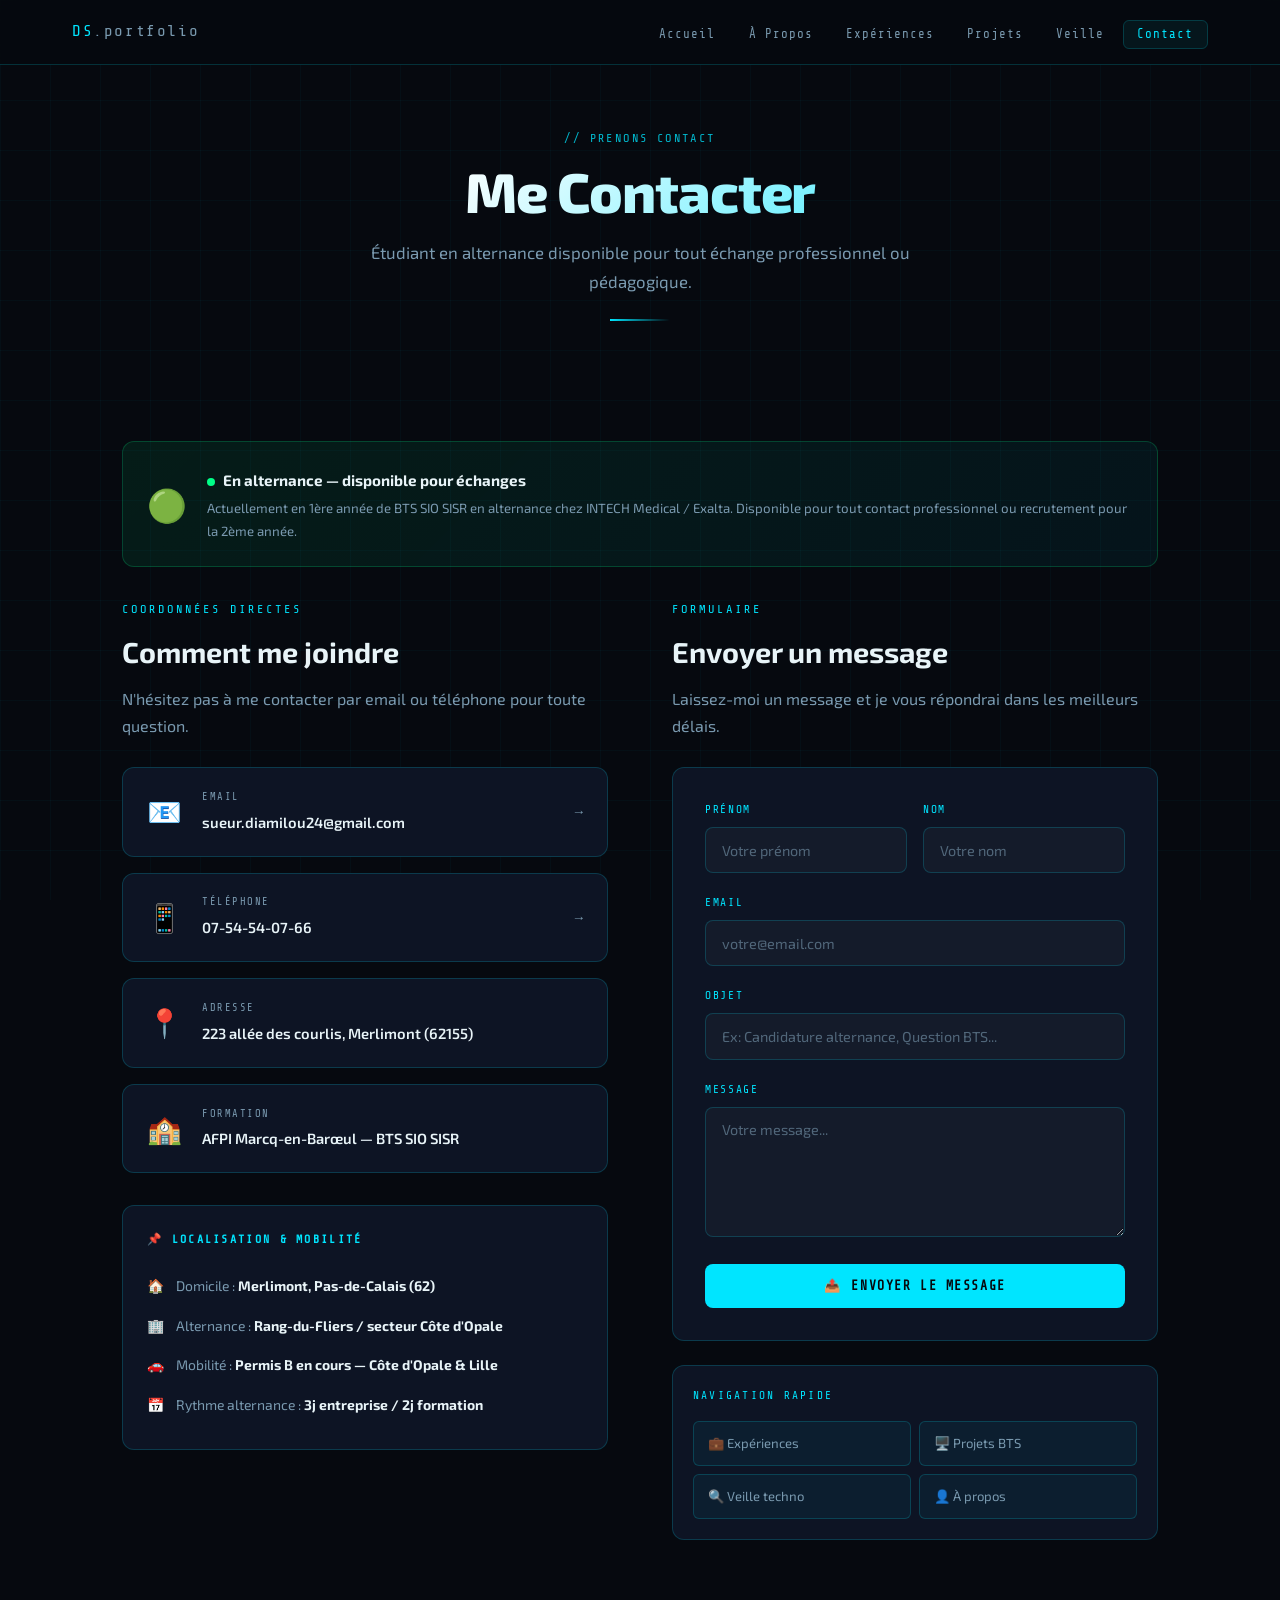
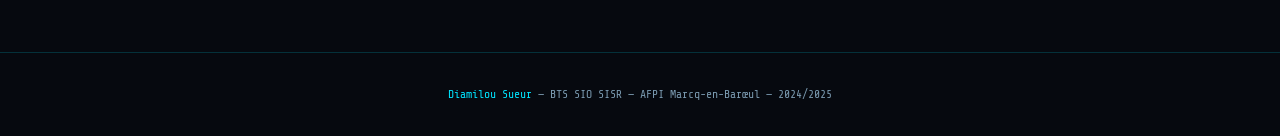
==== contact.html @ cc088f73 "Add files via upload" ====
<!DOCTYPE html>
<html lang="fr">
<head>
  <meta charset="UTF-8" />
  <meta name="viewport" content="width=device-width, initial-scale=1.0" />
  <title>Contact — Diamilou Sueur</title>
  <link rel="stylesheet" href="style.css" />
  <style>
    .contact-layout {
      display: grid;
      grid-template-columns: 1fr 1fr;
      gap: 4rem;
      align-items: start;
      margin-top: 2rem;
    }

    /* CONTACT METHODS */
    .contact-method {
      display: flex;
      align-items: center;
      gap: 1.25rem;
      background: var(--bg-card);
      border: 1px solid var(--border);
      border-radius: var(--radius);
      padding: 1.25rem 1.5rem;
      margin-bottom: 1rem;
      text-decoration: none;
      color: var(--text-primary);
      transition: all 0.3s;
      position: relative;
      overflow: hidden;
    }
    .contact-method::before {
      content: '';
      position: absolute;
      left: 0; top: 0; bottom: 0;
      width: 3px;
      opacity: 0;
      transition: opacity 0.3s;
    }
    .contact-method.cm-cyan::before  { background: var(--accent-cyan); }
    .contact-method.cm-blue::before  { background: var(--accent-blue); }
    .contact-method.cm-green::before { background: var(--accent-green); }
    .contact-method.cm-violet::before{ background: var(--accent-violet); }

    .contact-method:hover {
      border-color: rgba(0,229,255,0.35);
      box-shadow: var(--glow);
      transform: translateX(4px);
    }
    .contact-method:hover::before { opacity: 1; }

    .cm-icon {
      font-size: 1.75rem;
      flex-shrink: 0;
    }
    .cm-label {
      font-family: var(--font-mono);
      font-size: 0.65rem;
      letter-spacing: 0.15em;
      text-transform: uppercase;
      color: var(--text-muted);
      margin-bottom: 0.2rem;
    }
    .cm-value {
      font-size: 0.92rem;
      font-weight: 600;
    }
    .cm-arrow {
      margin-left: auto;
      font-family: var(--font-mono);
      color: var(--text-muted);
      font-size: 0.85rem;
      transition: color 0.2s, transform 0.2s;
    }
    .contact-method:hover .cm-arrow {
      color: var(--accent-cyan);
      transform: translateX(4px);
    }

    /* FORM */
    .form-group { margin-bottom: 1.25rem; }
    .form-label {
      font-family: var(--font-mono);
      font-size: 0.7rem;
      letter-spacing: 0.15em;
      text-transform: uppercase;
      color: var(--accent-cyan);
      display: block;
      margin-bottom: 0.5rem;
    }
    .form-input,
    .form-textarea {
      width: 100%;
      background: rgba(255,255,255,0.03);
      border: 1px solid var(--border);
      border-radius: 8px;
      padding: 0.85rem 1rem;
      color: var(--text-primary);
      font-family: var(--font-body);
      font-size: 0.9rem;
      transition: border-color 0.2s, box-shadow 0.2s;
      outline: none;
    }
    .form-input:focus,
    .form-textarea:focus {
      border-color: rgba(0,229,255,0.5);
      box-shadow: 0 0 0 3px rgba(0,229,255,0.08);
    }
    .form-input::placeholder,
    .form-textarea::placeholder { color: var(--text-muted); opacity: 0.6; }
    .form-textarea { resize: vertical; min-height: 130px; }

    .btn-send {
      width: 100%;
      padding: 0.9rem;
      background: var(--accent-cyan);
      color: var(--bg-deep);
      border: none;
      border-radius: 8px;
      font-family: var(--font-mono);
      font-size: 0.82rem;
      font-weight: 700;
      letter-spacing: 0.12em;
      text-transform: uppercase;
      cursor: pointer;
      transition: all 0.25s;
      display: flex;
      align-items: center;
      justify-content: center;
      gap: 0.6rem;
    }
    .btn-send:hover {
      background: transparent;
      color: var(--accent-cyan);
      box-shadow: 0 0 20px rgba(0,229,255,0.3);
      border: 1px solid var(--accent-cyan);
    }

    /* MAP / LOCATION */
    .location-card {
      background: var(--bg-card);
      border: 1px solid var(--border);
      border-radius: var(--radius);
      padding: 1.5rem;
      margin-top: 2rem;
    }
    .location-card h3 {
      font-family: var(--font-mono);
      font-size: 0.72rem;
      letter-spacing: 0.2em;
      text-transform: uppercase;
      color: var(--accent-cyan);
      margin-bottom: 1rem;
    }
    .location-row {
      display: flex;
      gap: 0.75rem;
      align-items: center;
      font-size: 0.87rem;
      color: var(--text-muted);
      padding: 0.5rem 0;
    }
    .location-row strong { color: var(--text-primary); }

    /* AVAILABILITY BANNER */
    .avail-banner {
      background: linear-gradient(135deg, rgba(0,255,136,0.08), rgba(0,229,255,0.05));
      border: 1px solid rgba(0,255,136,0.2);
      border-radius: var(--radius);
      padding: 1.5rem;
      display: flex;
      align-items: center;
      gap: 1.25rem;
      margin-bottom: 2rem;
    }
    .avail-text strong { color: var(--text-primary); font-size: 0.95rem; }
    .avail-text p { font-size: 0.83rem; color: var(--text-muted); margin-top: 0.2rem; }

    @media (max-width: 768px) {
      .contact-layout { grid-template-columns: 1fr; gap: 2rem; }
    }
  </style>
</head>
<body>

<nav>
  <div class="nav-inner">
    <a class="nav-logo" href="index.html">DS<span>.portfolio</span></a>
    <ul class="nav-links">
      <li><a href="index.html">Accueil</a></li>
      <li><a href="apropos.html">À Propos</a></li>
      <li><a href="experiences.html">Expériences</a></li>
      <li><a href="projets.html">Projets</a></li>
      <li><a href="veille.html">Veille</a></li>
      <li><a href="contact.html" class="active">Contact</a></li>
    </ul>
    <div class="nav-burger" onclick="toggleMenu()"><span></span><span></span><span></span></div>
  </div>
</nav>

<main>
  <section class="page-hero">
    <div class="container">
      <div class="page-tag">// Prenons contact</div>
      <h1 class="page-title">Me Contacter</h1>
      <p class="page-sub">Étudiant en alternance disponible pour tout échange professionnel ou pédagogique.</p>
      <div class="divider"></div>
    </div>
  </section>

  <section class="section">
    <div class="container">

      <!-- AVAILABILITY BANNER -->
      <div class="avail-banner animate-in">
        <div style="font-size:2rem;">🟢</div>
        <div class="avail-text">
          <strong><span class="status-dot"></span>En alternance — disponible pour échanges</strong>
          <p>Actuellement en 1ère année de BTS SIO SISR en alternance chez INTECH Medical / Exalta. 
          Disponible pour tout contact professionnel ou recrutement pour la 2ème année.</p>
        </div>
      </div>

      <div class="contact-layout">

        <!-- LEFT: Contact methods -->
        <div class="animate-in">
          <div class="section-title">Coordonnées directes</div>
          <div class="section-heading">Comment me joindre</div>
          <p class="section-desc" style="margin-bottom:1.75rem;">N'hésitez pas à me contacter par email ou téléphone pour toute question.</p>

          <a href="mailto:sueur.diamilou24@gmail.com" class="contact-method cm-cyan">
            <div class="cm-icon">📧</div>
            <div>
              <div class="cm-label">Email</div>
              <div class="cm-value">sueur.diamilou24@gmail.com</div>
            </div>
            <span class="cm-arrow">→</span>
          </a>

          <a href="tel:+33754540766" class="contact-method cm-blue">
            <div class="cm-icon">📱</div>
            <div>
              <div class="cm-label">Téléphone</div>
              <div class="cm-value">07-54-54-07-66</div>
            </div>
            <span class="cm-arrow">→</span>
          </a>

          <div class="contact-method cm-violet" style="cursor:default;">
            <div class="cm-icon">📍</div>
            <div>
              <div class="cm-label">Adresse</div>
              <div class="cm-value">223 allée des courlis, Merlimont (62155)</div>
            </div>
          </div>

          <div class="contact-method cm-green" style="cursor:default;">
            <div class="cm-icon">🏫</div>
            <div>
              <div class="cm-label">Formation</div>
              <div class="cm-value">AFPI Marcq-en-Barœul — BTS SIO SISR</div>
            </div>
          </div>

          <!-- LOCATION CARD -->
          <div class="location-card">
            <h3>📌 Localisation & mobilité</h3>
            <div class="location-row">
              <span>🏠</span>
              <div>Domicile : <strong>Merlimont, Pas-de-Calais (62)</strong></div>
            </div>
            <div class="location-row">
              <span>🏢</span>
              <div>Alternance : <strong>Rang-du-Fliers / secteur Côte d'Opale</strong></div>
            </div>
            <div class="location-row">
              <span>🚗</span>
              <div>Mobilité : <strong>Permis B en cours — Côte d'Opale & Lille</strong></div>
            </div>
            <div class="location-row">
              <span>📅</span>
              <div>Rythme alternance : <strong>3j entreprise / 2j formation</strong></div>
            </div>
          </div>
        </div>

        <!-- RIGHT: Contact form -->
        <div class="animate-in">
          <div class="section-title">Formulaire</div>
          <div class="section-heading">Envoyer un message</div>
          <p class="section-desc" style="margin-bottom:1.75rem;">Laissez-moi un message et je vous répondrai dans les meilleurs délais.</p>

          <div class="card">
            <form onsubmit="handleSubmit(event)">
              <div style="display:grid; grid-template-columns:1fr 1fr; gap:1rem;">
                <div class="form-group">
                  <label class="form-label">Prénom</label>
                  <input type="text" class="form-input" placeholder="Votre prénom" required />
                </div>
                <div class="form-group">
                  <label class="form-label">Nom</label>
                  <input type="text" class="form-input" placeholder="Votre nom" required />
                </div>
              </div>

              <div class="form-group">
                <label class="form-label">Email</label>
                <input type="email" class="form-input" placeholder="votre@email.com" required />
              </div>

              <div class="form-group">
                <label class="form-label">Objet</label>
                <input type="text" class="form-input" placeholder="Ex: Candidature alternance, Question BTS..." />
              </div>

              <div class="form-group">
                <label class="form-label">Message</label>
                <textarea class="form-textarea" placeholder="Votre message..." required></textarea>
              </div>

              <button type="submit" class="btn-send" id="sendBtn">
                <span>📤</span>
                <span>Envoyer le message</span>
              </button>
            </form>

            <!-- SUCCESS MSG -->
            <div id="successMsg" style="display:none; margin-top:1rem; padding:1rem; background:rgba(0,255,136,0.08); border:1px solid rgba(0,255,136,0.25); border-radius:8px; text-align:center; font-size:0.88rem; color:var(--accent-green);">
              ✅ Message envoyé ! Je vous répondrai dès que possible.
            </div>
          </div>

          <!-- QUICK LINKS -->
          <div style="margin-top:1.5rem; background:var(--bg-card); border:1px solid var(--border); border-radius:var(--radius); padding:1.25rem;">
            <div style="font-family:var(--font-mono); font-size:0.7rem; letter-spacing:0.2em; text-transform:uppercase; color:var(--accent-cyan); margin-bottom:1rem;">
              Navigation rapide
            </div>
            <div style="display:grid; grid-template-columns:1fr 1fr; gap:0.5rem;">
              <a href="experiences.html" style="text-decoration:none; background:rgba(0,229,255,0.05); border:1px solid var(--border); border-radius:6px; padding:0.65rem 0.85rem; font-size:0.82rem; color:var(--text-muted); transition:all 0.2s;" onmouseover="this.style.color='var(--text-primary)'" onmouseout="this.style.color='var(--text-muted)'">
                💼 Expériences
              </a>
              <a href="projets.html" style="text-decoration:none; background:rgba(0,229,255,0.05); border:1px solid var(--border); border-radius:6px; padding:0.65rem 0.85rem; font-size:0.82rem; color:var(--text-muted); transition:all 0.2s;" onmouseover="this.style.color='var(--text-primary)'" onmouseout="this.style.color='var(--text-muted)'">
                🖥️ Projets BTS
              </a>
              <a href="veille.html" style="text-decoration:none; background:rgba(0,229,255,0.05); border:1px solid var(--border); border-radius:6px; padding:0.65rem 0.85rem; font-size:0.82rem; color:var(--text-muted); transition:all 0.2s;" onmouseover="this.style.color='var(--text-primary)'" onmouseout="this.style.color='var(--text-muted)'">
                🔍 Veille techno
              </a>
              <a href="apropos.html" style="text-decoration:none; background:rgba(0,229,255,0.05); border:1px solid var(--border); border-radius:6px; padding:0.65rem 0.85rem; font-size:0.82rem; color:var(--text-muted); transition:all 0.2s;" onmouseover="this.style.color='var(--text-primary)'" onmouseout="this.style.color='var(--text-muted)'">
                👤 À propos
              </a>
            </div>
          </div>
        </div>

      </div>
    </div>
  </section>
</main>

<footer>
  <div class="container">
    <span>Diamilou Sueur</span> — BTS SIO SISR — AFPI Marcq-en-Barœul — 2024/2025
  </div>
</footer>

<script>
  function toggleMenu() {
    document.querySelector('.nav-links').classList.toggle('open');
  }
  const observer = new IntersectionObserver((entries) => {
    entries.forEach(e => { if (e.isIntersecting) e.target.classList.add('visible'); });
  }, { threshold: 0.1 });
  document.querySelectorAll('.animate-in').forEach(el => observer.observe(el));

  function handleSubmit(e) {
    e.preventDefault();
    const btn = document.getElementById('sendBtn');
    btn.textContent = '⏳ Envoi en cours...';
    btn.disabled = true;
    setTimeout(() => {
      btn.style.display = 'none';
      document.getElementById('successMsg').style.display = 'block';
      e.target.reset();
    }, 1200);
  }
</script>
</body>
</html>
---- style.css ----
/* ===========================
   DIAMILOU SUEUR — PORTFOLIO
   BTS SIO SISR — AFPI LILLE
   =========================== */

@import url('https://fonts.googleapis.com/css2?family=Share+Tech+Mono&family=Exo+2:wght@300;400;600;700;800&family=Space+Mono:wght@400;700&display=swap');

:root {
  --bg-deep:       #06090f;
  --bg-card:       #0d1424;
  --bg-card2:      #111827;
  --accent-cyan:   #00e5ff;
  --accent-blue:   #3b82f6;
  --accent-violet: #7c3aed;
  --accent-green:  #00ff88;
  --text-primary:  #e8f4f8;
  --text-muted:    #7a9ab0;
  --border:        rgba(0,229,255,0.18);
  --glow:          0 0 20px rgba(0,229,255,0.25);
  --radius:        12px;
  --font-mono:     'Share Tech Mono', monospace;
  --font-body:     'Exo 2', sans-serif;
}

*, *::before, *::after { box-sizing: border-box; margin: 0; padding: 0; }

html { scroll-behavior: smooth; }

body {
  background: var(--bg-deep);
  color: var(--text-primary);
  font-family: var(--font-body);
  font-size: 16px;
  line-height: 1.7;
  min-height: 100vh;
  overflow-x: hidden;
}

/* GRID BACKGROUND */
body::before {
  content: '';
  position: fixed;
  inset: 0;
  background-image:
    linear-gradient(rgba(0,229,255,0.03) 1px, transparent 1px),
    linear-gradient(90deg, rgba(0,229,255,0.03) 1px, transparent 1px);
  background-size: 50px 50px;
  pointer-events: none;
  z-index: 0;
}

/* =====================
   NAVIGATION
   ===================== */
nav {
  position: fixed;
  top: 0; left: 0; right: 0;
  z-index: 100;
  background: rgba(6,9,15,0.92);
  backdrop-filter: blur(16px);
  border-bottom: 1px solid var(--border);
}

.nav-inner {
  max-width: 1200px;
  margin: 0 auto;
  padding: 0 2rem;
  display: flex;
  align-items: center;
  justify-content: space-between;
  height: 64px;
}

.nav-logo {
  font-family: var(--font-mono);
  font-size: 1rem;
  color: var(--accent-cyan);
  text-decoration: none;
  letter-spacing: 0.1em;
}

.nav-logo span { color: var(--text-muted); }

.nav-links {
  display: flex;
  gap: 0.25rem;
  list-style: none;
}

.nav-links a {
  font-family: var(--font-mono);
  font-size: 0.78rem;
  color: var(--text-muted);
  text-decoration: none;
  padding: 0.4rem 0.85rem;
  border-radius: 6px;
  letter-spacing: 0.08em;
  transition: all 0.2s ease;
  border: 1px solid transparent;
}

.nav-links a:hover,
.nav-links a.active {
  color: var(--accent-cyan);
  border-color: var(--border);
  background: rgba(0,229,255,0.06);
}

.nav-burger {
  display: none;
  flex-direction: column;
  gap: 5px;
  cursor: pointer;
  padding: 4px;
}
.nav-burger span {
  display: block;
  width: 24px; height: 2px;
  background: var(--accent-cyan);
  transition: all 0.3s;
}

/* =====================
   LAYOUT
   ===================== */
main {
  position: relative;
  z-index: 1;
  padding-top: 64px;
}

.container {
  max-width: 1100px;
  margin: 0 auto;
  padding: 0 2rem;
}

/* =====================
   PAGE HERO
   ===================== */
.page-hero {
  padding: 4rem 0 3rem;
  text-align: center;
}

.page-tag {
  font-family: var(--font-mono);
  font-size: 0.75rem;
  color: var(--accent-cyan);
  letter-spacing: 0.2em;
  text-transform: uppercase;
  margin-bottom: 0.75rem;
  opacity: 0.8;
}

.page-title {
  font-family: 'Exo 2', sans-serif;
  font-weight: 800;
  font-size: clamp(2rem, 5vw, 3.5rem);
  line-height: 1.1;
  letter-spacing: -0.02em;
  background: linear-gradient(135deg, #fff 30%, var(--accent-cyan) 100%);
  -webkit-background-clip: text;
  -webkit-text-fill-color: transparent;
  background-clip: text;
  margin-bottom: 1rem;
}

.page-sub {
  font-size: 1.05rem;
  color: var(--text-muted);
  max-width: 600px;
  margin: 0 auto;
}

/* =====================
   DIVIDER
   ===================== */
.divider {
  width: 60px;
  height: 2px;
  background: linear-gradient(90deg, var(--accent-cyan), transparent);
  margin: 1.5rem auto;
}

/* =====================
   CARDS
   ===================== */
.card {
  background: var(--bg-card);
  border: 1px solid var(--border);
  border-radius: var(--radius);
  padding: 2rem;
  position: relative;
  overflow: hidden;
  transition: border-color 0.3s, transform 0.3s, box-shadow 0.3s;
}

.card::before {
  content: '';
  position: absolute;
  top: 0; left: 0; right: 0;
  height: 2px;
  background: linear-gradient(90deg, transparent, var(--accent-cyan), transparent);
  opacity: 0;
  transition: opacity 0.3s;
}

.card:hover {
  border-color: rgba(0,229,255,0.4);
  transform: translateY(-3px);
  box-shadow: var(--glow);
}

.card:hover::before { opacity: 1; }

.card-grid {
  display: grid;
  grid-template-columns: repeat(auto-fill, minmax(300px, 1fr));
  gap: 1.5rem;
  margin: 2rem 0;
}

/* =====================
   BADGE / TAGS
   ===================== */
.badge {
  display: inline-block;
  font-family: var(--font-mono);
  font-size: 0.7rem;
  padding: 0.2rem 0.65rem;
  border-radius: 4px;
  border: 1px solid;
  letter-spacing: 0.06em;
  text-transform: uppercase;
}

.badge-cyan   { color: var(--accent-cyan);   border-color: rgba(0,229,255,0.3);   background: rgba(0,229,255,0.07); }
.badge-blue   { color: var(--accent-blue);   border-color: rgba(59,130,246,0.3);  background: rgba(59,130,246,0.07); }
.badge-violet { color: #a78bfa;              border-color: rgba(124,58,237,0.3);  background: rgba(124,58,237,0.07); }
.badge-green  { color: var(--accent-green);  border-color: rgba(0,255,136,0.3);   background: rgba(0,255,136,0.07); }
.badge-orange { color: #fb923c;              border-color: rgba(251,146,60,0.3);  background: rgba(251,146,60,0.07); }

.badge-row { display: flex; flex-wrap: wrap; gap: 0.5rem; margin-top: 1rem; }

/* =====================
   SECTION HEADING
   ===================== */
.section { padding: 3rem 0; }
.section-title {
  font-family: var(--font-mono);
  font-size: 0.75rem;
  letter-spacing: 0.25em;
  text-transform: uppercase;
  color: var(--accent-cyan);
  margin-bottom: 0.5rem;
}
.section-heading {
  font-family: 'Exo 2', sans-serif;
  font-weight: 700;
  font-size: 1.8rem;
  color: var(--text-primary);
  margin-bottom: 0.5rem;
}
.section-desc {
  color: var(--text-muted);
  max-width: 600px;
  margin-bottom: 2rem;
}

/* =====================
   TIMELINE
   ===================== */
.timeline { position: relative; padding-left: 2rem; }
.timeline::before {
  content: '';
  position: absolute;
  left: 0; top: 0; bottom: 0;
  width: 2px;
  background: linear-gradient(to bottom, var(--accent-cyan), var(--accent-violet), transparent);
  border-radius: 2px;
}

.timeline-item {
  position: relative;
  margin-bottom: 2.5rem;
  animation: fadeUp 0.5s ease forwards;
  opacity: 0;
}

.timeline-item:nth-child(1) { animation-delay: 0.1s; }
.timeline-item:nth-child(2) { animation-delay: 0.2s; }
.timeline-item:nth-child(3) { animation-delay: 0.3s; }
.timeline-item:nth-child(4) { animation-delay: 0.4s; }
.timeline-item:nth-child(5) { animation-delay: 0.5s; }

.timeline-dot {
  position: absolute;
  left: -2.4rem;
  top: 0.4rem;
  width: 12px; height: 12px;
  border-radius: 50%;
  background: var(--accent-cyan);
  border: 2px solid var(--bg-deep);
  box-shadow: 0 0 8px var(--accent-cyan);
}

.timeline-date {
  font-family: var(--font-mono);
  font-size: 0.72rem;
  color: var(--accent-cyan);
  letter-spacing: 0.1em;
  margin-bottom: 0.35rem;
}

.timeline-company {
  font-weight: 700;
  font-size: 1.1rem;
  margin-bottom: 0.2rem;
}

.timeline-role {
  color: var(--text-muted);
  font-size: 0.9rem;
  margin-bottom: 0.75rem;
}

.timeline-tasks {
  list-style: none;
  font-size: 0.9rem;
}
.timeline-tasks li {
  color: var(--text-muted);
  padding: 0.2rem 0 0.2rem 1.2rem;
  position: relative;
}
.timeline-tasks li::before {
  content: '▸';
  position: absolute;
  left: 0;
  color: var(--accent-cyan);
}

/* =====================
   SKILL BARS
   ===================== */
.skill-bar-wrap { margin-bottom: 1rem; }
.skill-label {
  display: flex;
  justify-content: space-between;
  font-family: var(--font-mono);
  font-size: 0.78rem;
  color: var(--text-primary);
  margin-bottom: 0.4rem;
}
.skill-bar-bg {
  height: 6px;
  background: rgba(255,255,255,0.06);
  border-radius: 3px;
  overflow: hidden;
}
.skill-bar-fill {
  height: 100%;
  border-radius: 3px;
  background: linear-gradient(90deg, var(--accent-cyan), var(--accent-blue));
  width: 0;
  transition: width 1.2s cubic-bezier(.4,0,.2,1);
}

/* =====================
   PROJECT CARD
   ===================== */
.project-card {
  background: var(--bg-card);
  border: 1px solid var(--border);
  border-radius: var(--radius);
  padding: 1.75rem;
  position: relative;
  overflow: hidden;
  transition: all 0.3s;
}

.project-card::after {
  content: '';
  position: absolute;
  inset: 0;
  background: linear-gradient(135deg, rgba(0,229,255,0.04), transparent);
  opacity: 0;
  transition: opacity 0.3s;
}

.project-card:hover {
  border-color: rgba(0,229,255,0.4);
  box-shadow: var(--glow);
  transform: translateY(-4px);
}
.project-card:hover::after { opacity: 1; }

.project-num {
  font-family: var(--font-mono);
  font-size: 2.5rem;
  font-weight: 700;
  color: rgba(0,229,255,0.1);
  position: absolute;
  top: 1rem; right: 1.5rem;
  line-height: 1;
}

.project-title {
  font-weight: 700;
  font-size: 1.05rem;
  margin-bottom: 0.5rem;
}

.project-desc {
  font-size: 0.88rem;
  color: var(--text-muted);
  margin-bottom: 1rem;
  line-height: 1.6;
}

/* =====================
   VEILLE CARD
   ===================== */
.veille-grid {
  display: grid;
  grid-template-columns: repeat(auto-fill, minmax(280px, 1fr));
  gap: 1.5rem;
}

.veille-card {
  background: var(--bg-card);
  border: 1px solid var(--border);
  border-radius: var(--radius);
  padding: 1.75rem;
  transition: all 0.3s;
  position: relative;
}

.veille-card:hover {
  border-color: rgba(0,229,255,0.4);
  box-shadow: var(--glow);
}

.veille-icon {
  font-size: 1.8rem;
  margin-bottom: 1rem;
}

.veille-title {
  font-weight: 700;
  font-size: 1rem;
  margin-bottom: 0.5rem;
  color: var(--text-primary);
}

.veille-desc {
  font-size: 0.85rem;
  color: var(--text-muted);
  line-height: 1.6;
}

/* =====================
   TOOL CARD (KACE/Halo)
   ===================== */
.tool-card {
  display: flex;
  gap: 1.25rem;
  align-items: flex-start;
  background: var(--bg-card);
  border: 1px solid var(--border);
  border-radius: var(--radius);
  padding: 1.5rem;
  margin-bottom: 1.25rem;
  transition: all 0.3s;
}
.tool-card:hover {
  border-color: rgba(0,229,255,0.4);
  box-shadow: var(--glow);
}
.tool-icon {
  font-size: 2rem;
  flex-shrink: 0;
  margin-top: 0.1rem;
}
.tool-content h3 { font-weight: 700; margin-bottom: 0.35rem; }
.tool-content p  { font-size: 0.88rem; color: var(--text-muted); }

/* =====================
   CONTACT
   ===================== */
.contact-grid {
  display: grid;
  grid-template-columns: 1fr 1fr;
  gap: 3rem;
  align-items: start;
}

.contact-item {
  display: flex;
  align-items: center;
  gap: 1rem;
  padding: 1rem;
  background: var(--bg-card);
  border: 1px solid var(--border);
  border-radius: var(--radius);
  margin-bottom: 1rem;
  text-decoration: none;
  color: var(--text-primary);
  transition: all 0.3s;
}
.contact-item:hover {
  border-color: rgba(0,229,255,0.4);
  box-shadow: var(--glow);
}
.contact-emoji { font-size: 1.5rem; }
.contact-info small { display: block; font-family: var(--font-mono); font-size: 0.72rem; color: var(--text-muted); }
.contact-info strong { font-size: 0.92rem; }

/* =====================
   ANIMATIONS
   ===================== */
@keyframes fadeUp {
  from { opacity: 0; transform: translateY(20px); }
  to   { opacity: 1; transform: translateY(0); }
}

@keyframes pulse-dot {
  0%, 100% { box-shadow: 0 0 6px var(--accent-green); }
  50%       { box-shadow: 0 0 14px var(--accent-green); }
}

.animate-in {
  opacity: 0;
  transform: translateY(24px);
  transition: opacity 0.6s ease, transform 0.6s ease;
}
.animate-in.visible {
  opacity: 1;
  transform: translateY(0);
}

/* =====================
   STATUS DOT
   ===================== */
.status-dot {
  display: inline-block;
  width: 8px; height: 8px;
  border-radius: 50%;
  background: var(--accent-green);
  animation: pulse-dot 2s ease-in-out infinite;
  margin-right: 0.5rem;
  vertical-align: middle;
}

/* =====================
   FOOTER
   ===================== */
footer {
  border-top: 1px solid var(--border);
  padding: 2rem 0;
  text-align: center;
  font-family: var(--font-mono);
  font-size: 0.72rem;
  color: var(--text-muted);
  margin-top: 4rem;
  position: relative;
  z-index: 1;
}
footer span { color: var(--accent-cyan); }

/* =====================
   RESPONSIVE
   ===================== */
@media (max-width: 768px) {
  .nav-links { display: none; flex-direction: column; position: absolute; top: 64px; left: 0; right: 0; background: var(--bg-deep); padding: 1rem 2rem; border-bottom: 1px solid var(--border); }
  .nav-links.open { display: flex; }
  .nav-burger { display: flex; }
  .contact-grid { grid-template-columns: 1fr; }
  .card-grid { grid-template-columns: 1fr; }
}
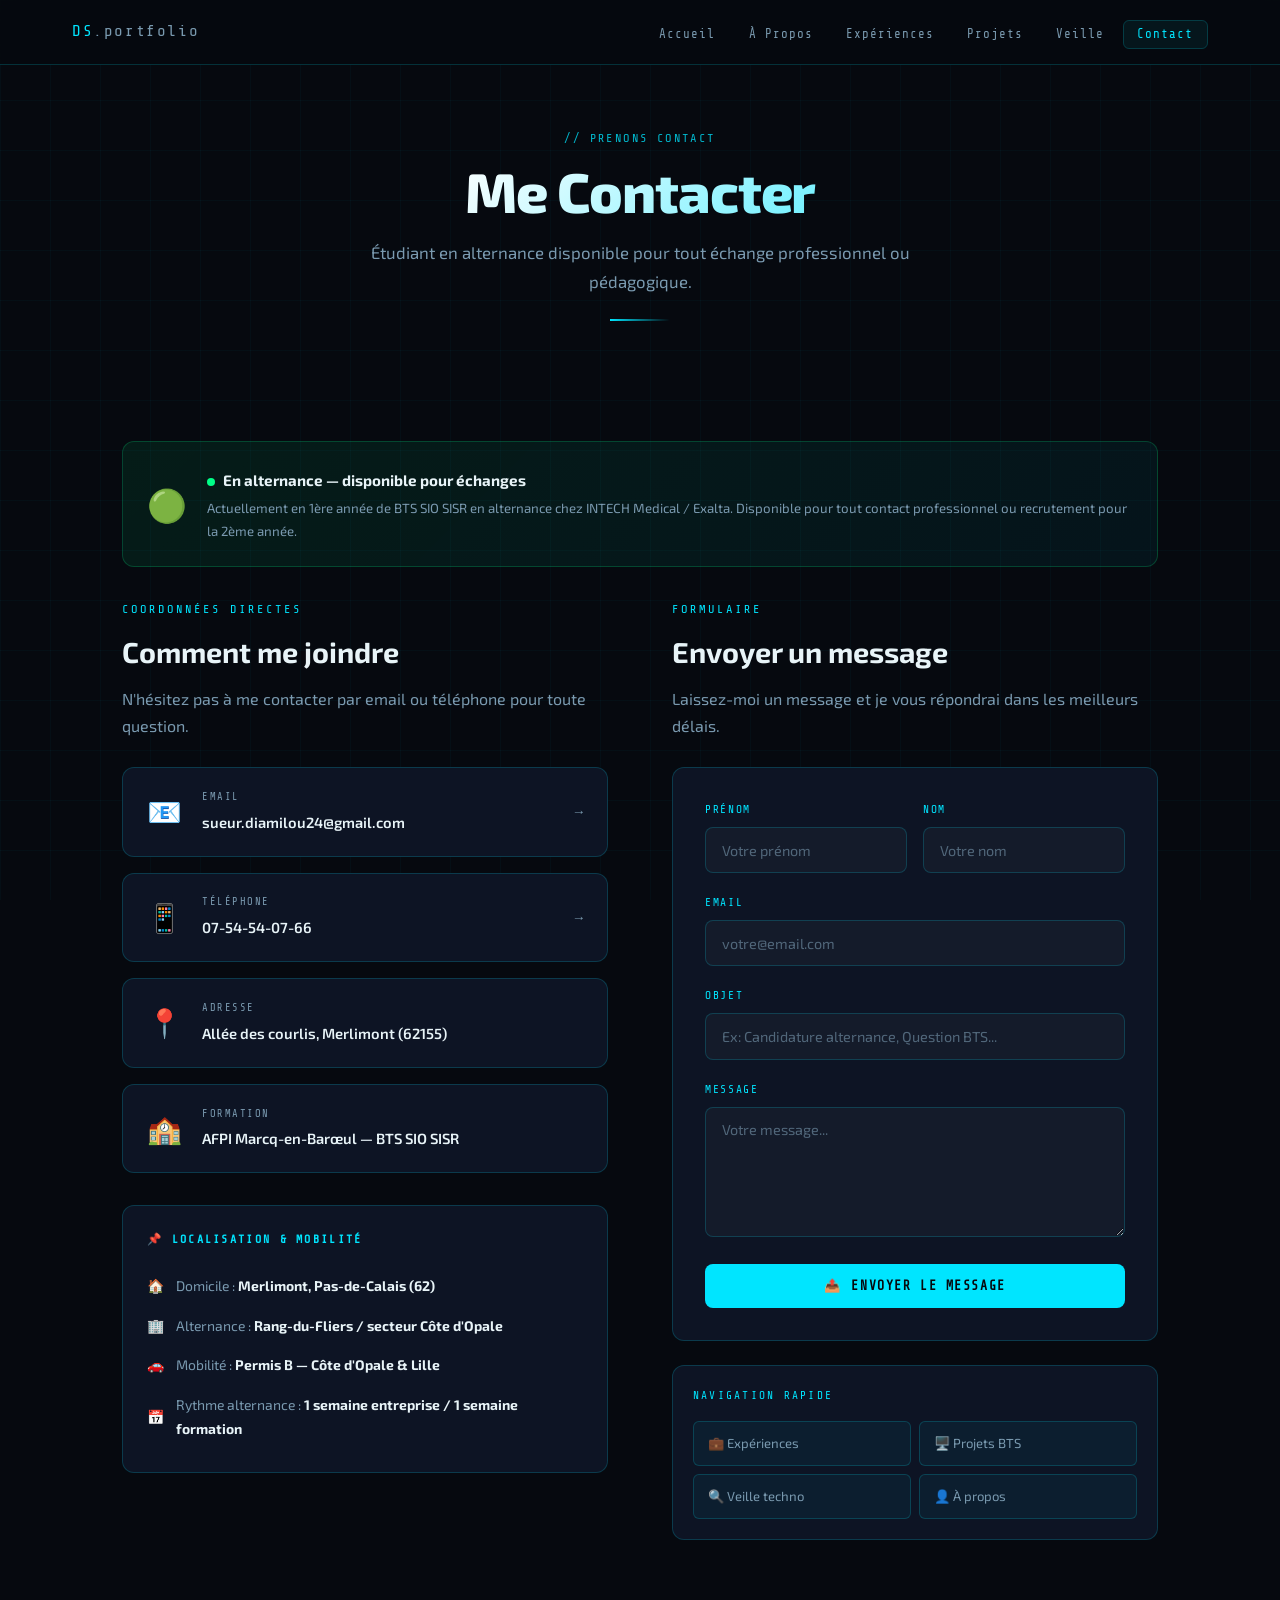
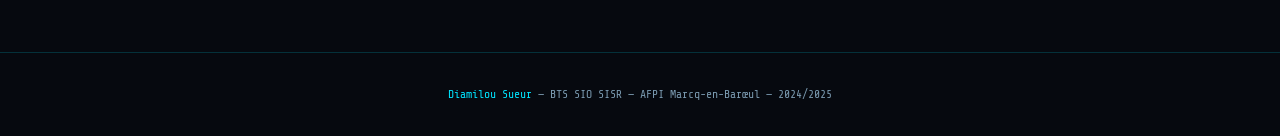
==== commit 0b48b533: "contact.html" ====
--- a/contact.html
+++ b/contact.html
@@ -252,7 +252,7 @@
             <div class="cm-icon">📍</div>
             <div>
               <div class="cm-label">Adresse</div>
-              <div class="cm-value">223 allée des courlis, Merlimont (62155)</div>
+              <div class="cm-value">Allée des courlis, Merlimont (62155)</div>
             </div>
           </div>
 
@@ -277,11 +277,11 @@
             </div>
             <div class="location-row">
               <span>🚗</span>
-              <div>Mobilité : <strong>Permis B en cours — Côte d'Opale & Lille</strong></div>
+              <div>Mobilité : <strong>Permis B — Côte d'Opale & Lille</strong></div>
             </div>
             <div class="location-row">
               <span>📅</span>
-              <div>Rythme alternance : <strong>3j entreprise / 2j formation</strong></div>
+              <div>Rythme alternance : <strong>1 semaine entreprise / 1 semaine formation</strong></div>
             </div>
           </div>
         </div>
